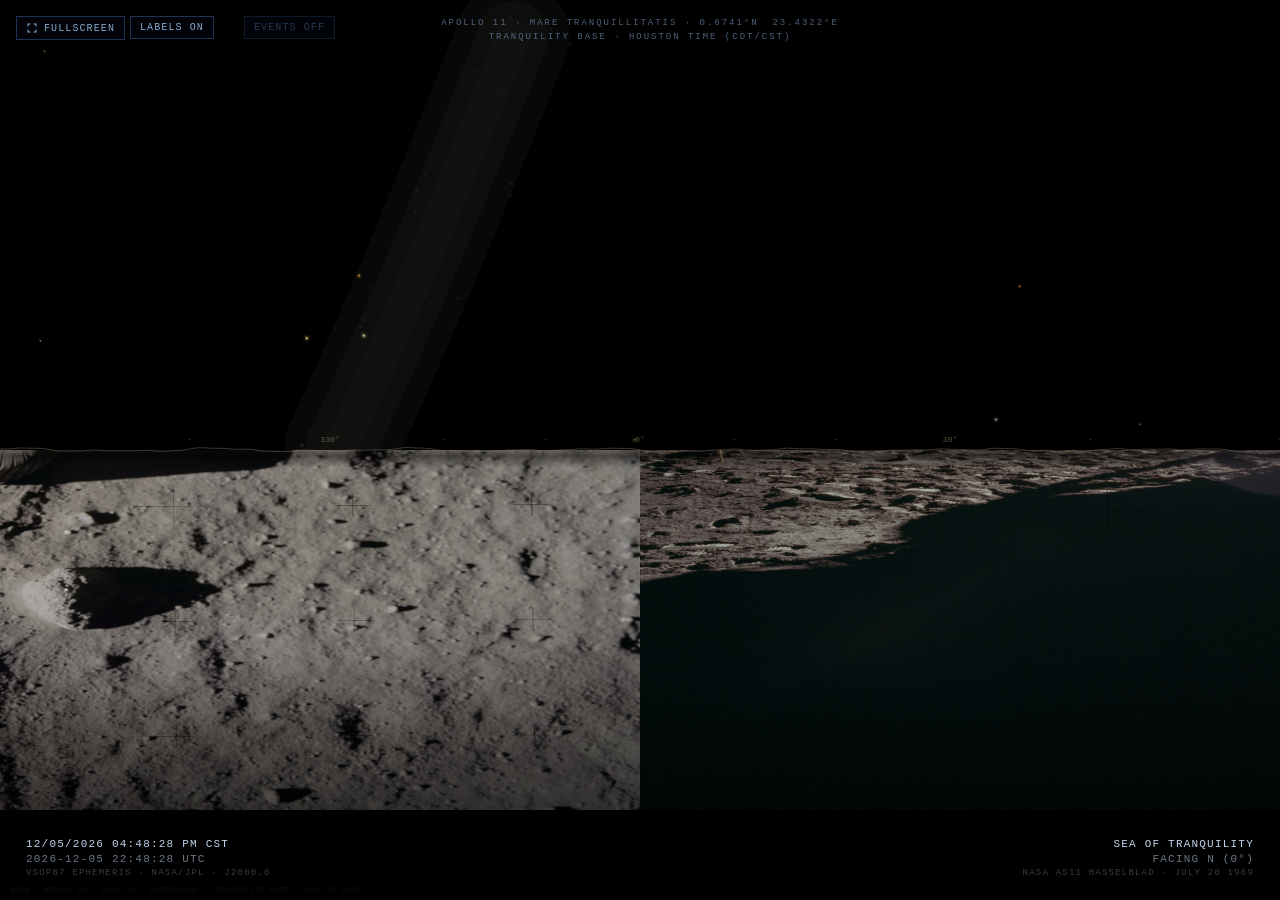
==== templates/index.html @ 574940d7 "Initial commit: Lunar Sky visualization for space.litigatech.com Flask app with cached NASA Horizons" ====
<!DOCTYPE html>
<html lang="en">
<head>
<meta charset="UTF-8">
<meta name="viewport" content="width=device-width, initial-scale=1.0">
<title>Lunar Sky &mdash; Sea of Tranquility</title>
<link rel="stylesheet" href="/static/css/style.css">
<!-- Google tag (gtag.js) -->
<script async src="https://www.googletagmanager.com/gtag/js?id=G-24QVLT0SZQ"></script>
<script>
  window.dataLayer = window.dataLayer || [];
  function gtag(){dataLayer.push(arguments);}
  gtag('js', new Date());
  gtag('config', 'G-24QVLT0SZQ');
</script>
</head>
<body>

<div id="ov">
  <div class="spin"></div>
  <div>COMPUTING LUNAR EPHEMERIS</div>
  <div style="font-size:9px;opacity:.5">VSOP87 &middot; IAU MOON &middot; J2000.0</div>
</div>

<canvas id="c"></canvas>

<button id="fsBtn" class="top-btn" onclick="toggleFS()">
  <svg viewBox="0 0 24 24"><path id="fsPath" d="M3 3h6v2H5v4H3V3zm12 0h6v6h-2V5h-4V3zM3 15h2v4h4v2H3v-6zm16 4h-4v2h6v-6h-2v4z"/></svg>
  <span id="fsLabel">FULLSCREEN</span>
</button>
<button id="lblBtn" class="top-btn" onclick="toggleLabels()">LABELS ON</button>
<button id="evtBtn" class="top-btn off" onclick="toggleEvents()">EVENTS OFF</button>

<div id="events-panel" class="hidden">
  <div class="ep-title">TRANQUILITY BASE &ensp;EVENTS</div>
  <div id="ep-sunstate">&mdash;</div>
  <div id="ep-sunrise">&mdash;</div>
  <div id="ep-sunset">&mdash;</div>
  <div class="ep-sep"></div>
  <div id="ep-earthalt">&mdash;</div>
  <div id="ep-earthphase">&mdash;</div>
  <div id="ep-earthshine">&mdash;</div>
  <div class="ep-sep"></div>
  <div class="ep-dim">EARTH NEVER RISES/SETS</div>
  <div class="ep-dim">TIDAL LOCK &middot; LIBRATION &plusmn;7&deg;</div>
</div>

<div id="mission-badge">
  APOLLO 11 &middot; MARE TRANQUILLITATIS &middot; 0.6741&deg;N &ensp;23.4322&deg;E<br>
  TRANQUILITY BASE &middot; HOUSTON TIME (CDT/CST)
</div>

<div id="hud">
  <div class="hc">
    <div class="bright" id="ht-houston">&mdash;</div>
    <div id="ht-utc">&mdash;</div>
    <div class="dim">VSOP87 EPHEMERIS &middot; NASA/JPL &middot; J2000.0</div>
  </div>
  <div class="hc r">
    <div class="bright">SEA OF TRANQUILITY</div>
    <div id="h-lun">LUNAR LOCAL SIDEREAL &mdash;</div>
    <div class="dim" id="hsrc">LIVE &middot; HORIZONS ATTEMPTED</div>
  </div>
</div>
<div id="tooltip"></div>

<script src="/static/js/constants.js"></script>
<script src="/static/js/ephemeris.js"></script>
<script src="/static/js/stars.js"></script>
<script src="/static/js/milkyway.js"></script>
<script src="/static/js/events.js"></script>
<script src="/static/js/renderer.js"></script>
<script src="/static/js/ui.js"></script>
<script src="/static/js/main.js"></script>
</body>
</html>
---- static/css/style.css ----
*{margin:0;padding:0;box-sizing:border-box}
html,body{width:100%;height:100%;background:#000;overflow:hidden}
canvas{display:block;width:100%;height:100%}

#hud{
  position:fixed;bottom:0;left:0;right:0;
  padding:16px 26px 22px;
  background:linear-gradient(0deg,rgba(0,0,0,.78) 0%,transparent 100%);
  display:flex;justify-content:space-between;align-items:flex-end;
  pointer-events:none;font-family:'Courier New',monospace;
  font-size:11px;letter-spacing:.11em;color:rgba(180,200,220,.6);z-index:10;
}
.hc{display:flex;flex-direction:column;gap:3px}
.hc.r{align-items:flex-end;text-align:right}
.bright{color:rgba(210,230,255,.92)}
.dim{color:rgba(120,150,180,.4);font-size:9px}

#tooltip{
  position:fixed;pointer-events:none;z-index:20;
  background:rgba(2,4,10,.92);border:1px solid rgba(60,100,160,.5);
  padding:8px 13px;font-family:'Courier New',monospace;font-size:11px;
  letter-spacing:.09em;color:rgba(195,215,245,.9);display:none;line-height:1.7;
}
.ttn{font-size:13px;color:rgba(210,235,255,1);margin-bottom:1px}

#ov{
  position:fixed;inset:0;z-index:50;background:#000;
  display:flex;align-items:center;justify-content:center;
  flex-direction:column;gap:14px;font-family:'Courier New',monospace;
  font-size:11px;letter-spacing:.28em;color:rgba(120,160,210,.8);
  transition:opacity 1.5s;
}
.spin{width:32px;height:32px;border:1px solid rgba(40,80,130,.4);border-top-color:rgba(100,160,220,.8);border-radius:50%;animation:sp 1.2s linear infinite}
@keyframes sp{to{transform:rotate(360deg)}}

#mission-badge{
  position:fixed;top:16px;left:50%;transform:translateX(-50%);
  font-family:'Courier New',monospace;font-size:9px;letter-spacing:.22em;
  color:rgba(140,175,220,.55);pointer-events:none;z-index:10;
  text-align:center;line-height:1.6;
}

/* ── Top buttons ─────────────────────────────────────────────────────────── */
.top-btn{
  position:fixed;top:16px;z-index:10;
  background:rgba(2,4,10,.8);border:1px solid rgba(60,100,160,.5);
  color:rgba(160,200,240,.85);font-family:'Courier New',monospace;
  font-size:10px;letter-spacing:.11em;padding:5px 9px;
  cursor:pointer;outline:none;transition:border-color .2s,color .2s;
}
.top-btn:hover{border-color:rgba(100,160,240,.7);color:rgba(200,225,255,1)}
.top-btn.off{color:rgba(80,110,150,.5);border-color:rgba(40,70,110,.35)}

#fsBtn{left:16px;display:flex;align-items:center;gap:6px}
#fsBtn svg{width:12px;height:12px;fill:currentColor}
#lblBtn{left:130px}
#evtBtn{left:244px}

/* ── Events panel ────────────────────────────────────────────────────────── */
#events-panel{
  position:fixed;right:16px;top:50%;transform:translateY(-50%);
  z-index:10;background:rgba(2,4,10,.82);
  border:1px solid rgba(60,100,160,.4);
  padding:14px 16px;font-family:'Courier New',monospace;
  font-size:10px;letter-spacing:.10em;color:rgba(170,195,230,.7);
  line-height:1.85;min-width:210px;pointer-events:none;
  transition:opacity .3s, transform .3s;
}
#events-panel.hidden{opacity:0;pointer-events:none;transform:translateY(-50%) translateX(20px)}
#events-panel .ep-title{
  color:rgba(210,230,255,.9);font-size:9px;letter-spacing:.22em;
  margin-bottom:8px;border-bottom:1px solid rgba(60,100,160,.3);
  padding-bottom:5px;
}
#events-panel .ep-val{color:rgba(230,245,255,.95)}
#events-panel .ep-soon{color:rgba(255,220,100,.9)}
#events-panel .ep-dim{color:rgba(100,130,170,.5);font-size:9px}
#events-panel .ep-sep{border-top:1px solid rgba(60,100,160,.2);margin:6px 0}
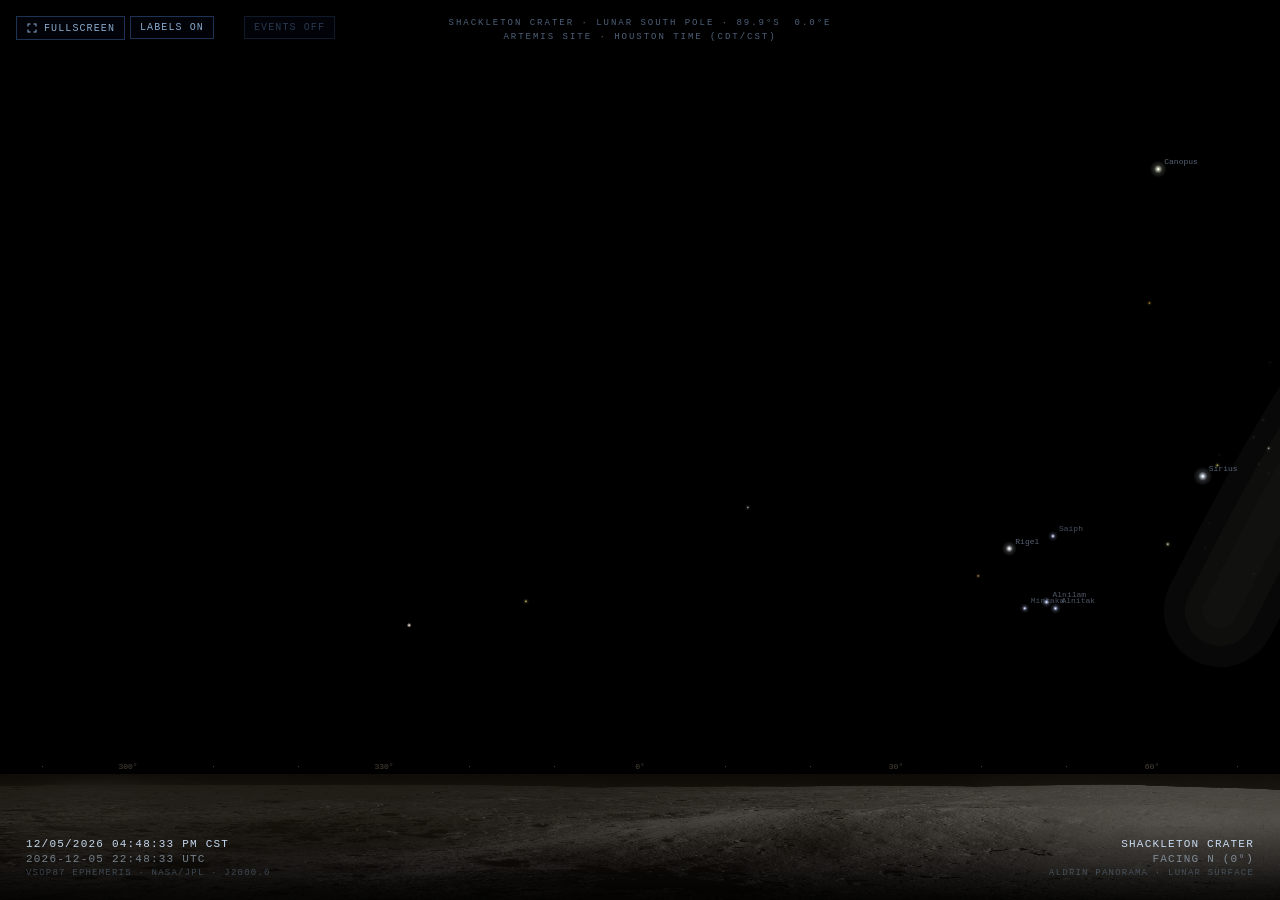
==== commit b1685503: "Move observer to Shackleton Crater (lunar south pole) Earth now sits on the horizon instead of 67° o" ====
--- a/templates/index.html
+++ b/templates/index.html
@@ -3,7 +3,7 @@
 <head>
 <meta charset="UTF-8">
 <meta name="viewport" content="width=device-width, initial-scale=1.0">
-<title>Lunar Sky &mdash; Sea of Tranquility</title>
+<title>Lunar Sky &mdash; Shackleton Crater</title>
 <link rel="stylesheet" href="/static/css/style.css">
 <!-- Google tag (gtag.js) -->
 <script async src="https://www.googletagmanager.com/gtag/js?id=G-24QVLT0SZQ"></script>
@@ -32,22 +32,22 @@
 <button id="evtBtn" class="top-btn off" onclick="toggleEvents()">EVENTS OFF</button>
 
 <div id="events-panel" class="hidden">
-  <div class="ep-title">TRANQUILITY BASE &ensp;EVENTS</div>
+  <div class="ep-title">SHACKLETON CRATER &ensp;EVENTS</div>
   <div id="ep-sunstate">&mdash;</div>
   <div id="ep-sunrise">&mdash;</div>
   <div id="ep-sunset">&mdash;</div>
   <div class="ep-sep"></div>
   <div id="ep-earthalt">&mdash;</div>
+  <div id="ep-earthevent">&mdash;</div>
   <div id="ep-earthphase">&mdash;</div>
   <div id="ep-earthshine">&mdash;</div>
   <div class="ep-sep"></div>
-  <div class="ep-dim">EARTH NEVER RISES/SETS</div>
-  <div class="ep-dim">TIDAL LOCK &middot; LIBRATION &plusmn;7&deg;</div>
+  <div class="ep-dim">LIBRATION DANCE &middot; EARTH BOBS &plusmn;7&deg;</div>
 </div>
 
 <div id="mission-badge">
-  APOLLO 11 &middot; MARE TRANQUILLITATIS &middot; 0.6741&deg;N &ensp;23.4322&deg;E<br>
-  TRANQUILITY BASE &middot; HOUSTON TIME (CDT/CST)
+  SHACKLETON CRATER &middot; LUNAR SOUTH POLE &middot; 89.9&deg;S &ensp;0.0&deg;E<br>
+  ARTEMIS SITE &middot; HOUSTON TIME (CDT/CST)
 </div>
 
 <div id="hud">
@@ -57,7 +57,7 @@
     <div class="dim">VSOP87 EPHEMERIS &middot; NASA/JPL &middot; J2000.0</div>
   </div>
   <div class="hc r">
-    <div class="bright">SEA OF TRANQUILITY</div>
+    <div class="bright">SHACKLETON CRATER</div>
     <div id="h-lun">LUNAR LOCAL SIDEREAL &mdash;</div>
     <div class="dim" id="hsrc">LIVE &middot; HORIZONS ATTEMPTED</div>
   </div>
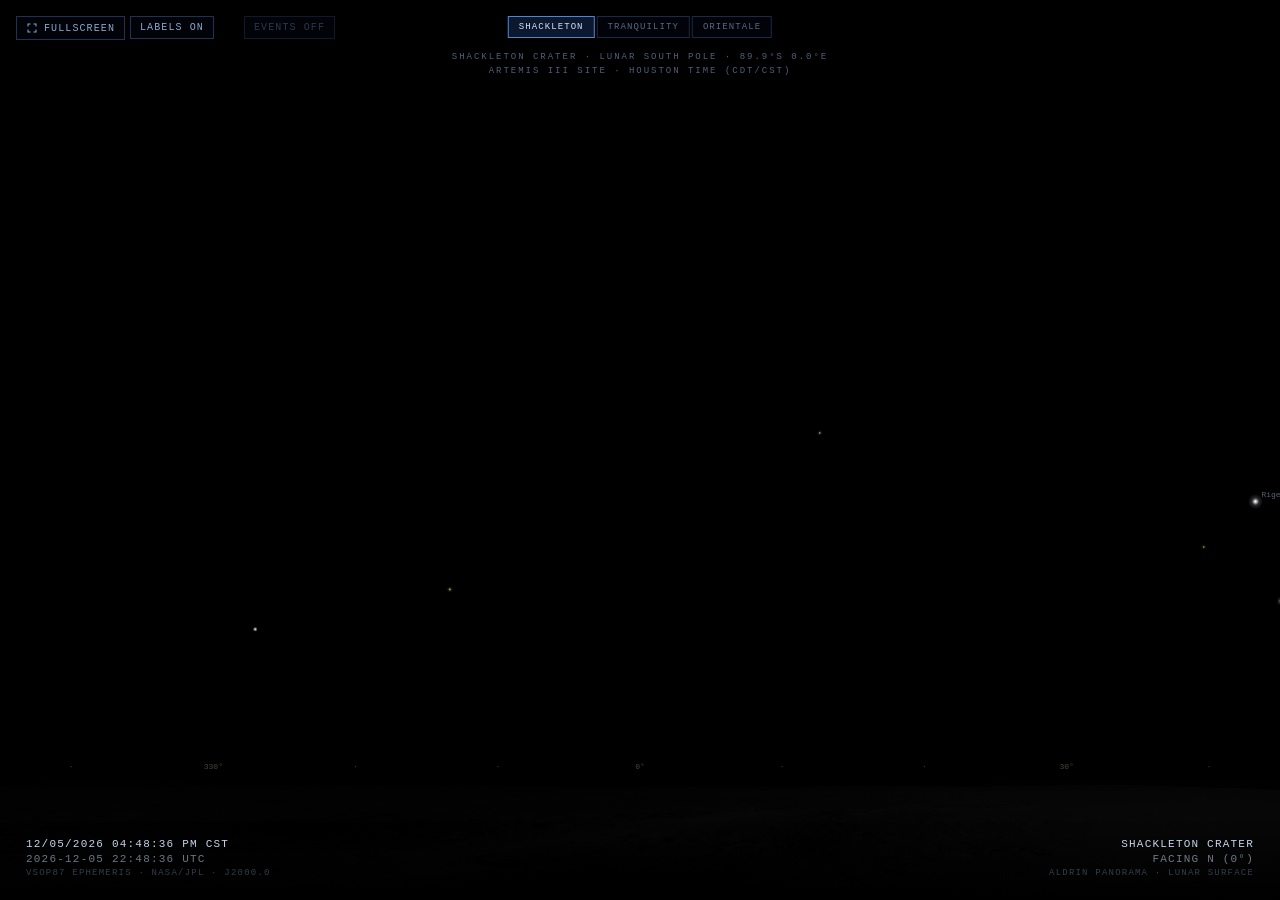
==== commit 355f0dd8: "Three location templates + rotating Earth + accuracy fixes Locations (selectable via ?loc= param + t" ====
--- a/templates/index.html
+++ b/templates/index.html
@@ -3,7 +3,7 @@
 <head>
 <meta charset="UTF-8">
 <meta name="viewport" content="width=device-width, initial-scale=1.0">
-<title>Lunar Sky &mdash; Shackleton Crater</title>
+<title>Lunar Sky</title>
 <link rel="stylesheet" href="/static/css/style.css">
 <!-- Google tag (gtag.js) -->
 <script async src="https://www.googletagmanager.com/gtag/js?id=G-24QVLT0SZQ"></script>
@@ -24,6 +24,12 @@
 
 <canvas id="c"></canvas>
 
+<div id="loc-selector">
+  <a href="?loc=shackleton" class="loc-btn" data-loc="shackleton">SHACKLETON</a>
+  <a href="?loc=tranquility" class="loc-btn" data-loc="tranquility">TRANQUILITY</a>
+  <a href="?loc=orientale" class="loc-btn" data-loc="orientale">ORIENTALE</a>
+</div>
+
 <button id="fsBtn" class="top-btn" onclick="toggleFS()">
   <svg viewBox="0 0 24 24"><path id="fsPath" d="M3 3h6v2H5v4H3V3zm12 0h6v6h-2V5h-4V3zM3 15h2v4h4v2H3v-6zm16 4h-4v2h6v-6h-2v4z"/></svg>
   <span id="fsLabel">FULLSCREEN</span>
@@ -32,7 +38,7 @@
 <button id="evtBtn" class="top-btn off" onclick="toggleEvents()">EVENTS OFF</button>
 
 <div id="events-panel" class="hidden">
-  <div class="ep-title">SHACKLETON CRATER &ensp;EVENTS</div>
+  <div class="ep-title">EVENTS</div>
   <div id="ep-sunstate">&mdash;</div>
   <div id="ep-sunrise">&mdash;</div>
   <div id="ep-sunset">&mdash;</div>
@@ -42,13 +48,10 @@
   <div id="ep-earthphase">&mdash;</div>
   <div id="ep-earthshine">&mdash;</div>
   <div class="ep-sep"></div>
-  <div class="ep-dim">LIBRATION DANCE &middot; EARTH BOBS &plusmn;7&deg;</div>
+  <div class="ep-dim" id="ep-note"></div>
 </div>
 
-<div id="mission-badge">
-  SHACKLETON CRATER &middot; LUNAR SOUTH POLE &middot; 89.9&deg;S &ensp;0.0&deg;E<br>
-  ARTEMIS SITE &middot; HOUSTON TIME (CDT/CST)
-</div>
+<div id="mission-badge"></div>
 
 <div id="hud">
   <div class="hc">
@@ -57,7 +60,7 @@
     <div class="dim">VSOP87 EPHEMERIS &middot; NASA/JPL &middot; J2000.0</div>
   </div>
   <div class="hc r">
-    <div class="bright">SHACKLETON CRATER</div>
+    <div class="bright">LUNAR SKY</div>
     <div id="h-lun">LUNAR LOCAL SIDEREAL &mdash;</div>
     <div class="dim" id="hsrc">LIVE &middot; HORIZONS ATTEMPTED</div>
   </div>
--- a/static/css/style.css
+++ b/static/css/style.css
@@ -34,10 +34,10 @@
 @keyframes sp{to{transform:rotate(360deg)}}
 
 #mission-badge{
-  position:fixed;top:16px;left:50%;transform:translateX(-50%);
+  position:fixed;top:50px;left:50%;transform:translateX(-50%);
   font-family:'Courier New',monospace;font-size:9px;letter-spacing:.22em;
   color:rgba(140,175,220,.55);pointer-events:none;z-index:10;
-  text-align:center;line-height:1.6;
+  text-align:center;line-height:1.6;white-space:nowrap;
 }
 
 /* ── Top buttons ─────────────────────────────────────────────────────────── */
@@ -55,6 +55,20 @@
 #fsBtn svg{width:12px;height:12px;fill:currentColor}
 #lblBtn{left:130px}
 #evtBtn{left:244px}
+
+/* ── Location selector ──────────────────────────────────────────────────── */
+#loc-selector{
+  position:fixed;top:16px;left:50%;transform:translateX(-50%);
+  z-index:10;display:flex;gap:2px;
+}
+.loc-btn{
+  background:rgba(2,4,10,.8);border:1px solid rgba(60,100,160,.4);
+  color:rgba(140,175,220,.6);font-family:'Courier New',monospace;
+  font-size:9px;letter-spacing:.12em;padding:5px 10px;
+  text-decoration:none;transition:all .2s;cursor:pointer;
+}
+.loc-btn:hover{border-color:rgba(100,160,240,.7);color:rgba(200,225,255,1)}
+.loc-btn.active{border-color:rgba(100,160,240,.8);color:rgba(220,240,255,.95);background:rgba(20,40,80,.6)}
 
 /* ── Events panel ────────────────────────────────────────────────────────── */
 #events-panel{
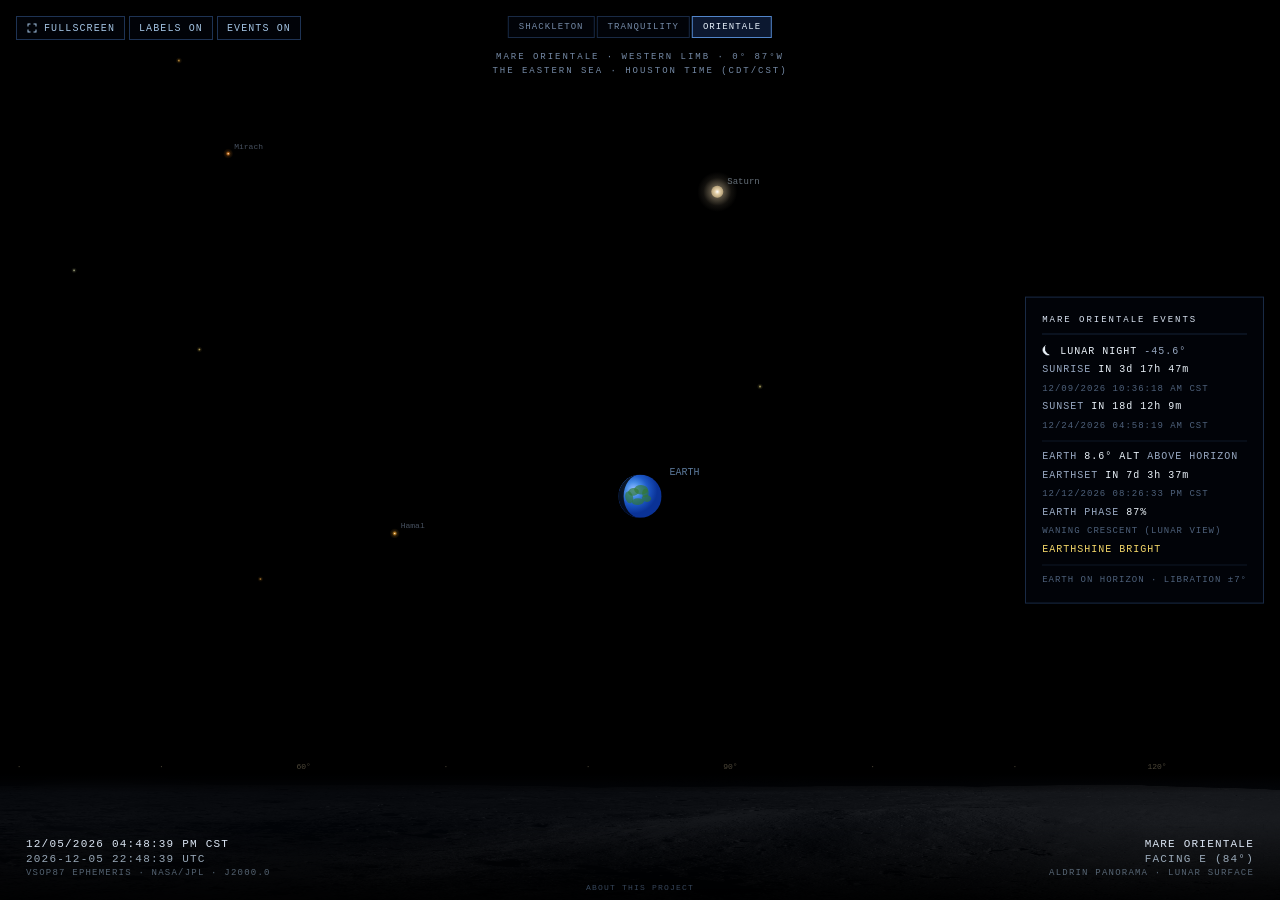
==== commit 799e524d: "Events ON by default, localStorage persistence, brighter fonts, mobile layout, Orientale default, Ab" ====
--- a/templates/index.html
+++ b/templates/index.html
@@ -30,14 +30,16 @@
   <a href="?loc=orientale" class="loc-btn" data-loc="orientale">ORIENTALE</a>
 </div>
 
-<button id="fsBtn" class="top-btn" onclick="toggleFS()">
-  <svg viewBox="0 0 24 24"><path id="fsPath" d="M3 3h6v2H5v4H3V3zm12 0h6v6h-2V5h-4V3zM3 15h2v4h4v2H3v-6zm16 4h-4v2h6v-6h-2v4z"/></svg>
-  <span id="fsLabel">FULLSCREEN</span>
-</button>
-<button id="lblBtn" class="top-btn" onclick="toggleLabels()">LABELS ON</button>
-<button id="evtBtn" class="top-btn off" onclick="toggleEvents()">EVENTS OFF</button>
+<div id="top-controls">
+  <button id="fsBtn" class="top-btn" onclick="toggleFS()">
+    <svg viewBox="0 0 24 24"><path id="fsPath" d="M3 3h6v2H5v4H3V3zm12 0h6v6h-2V5h-4V3zM3 15h2v4h4v2H3v-6zm16 4h-4v2h6v-6h-2v4z"/></svg>
+    <span id="fsLabel">FULLSCREEN</span>
+  </button>
+  <button id="lblBtn" class="top-btn" onclick="toggleLabels()">LABELS ON</button>
+  <button id="evtBtn" class="top-btn" onclick="toggleEvents()">EVENTS ON</button>
+</div>
 
-<div id="events-panel" class="hidden">
+<div id="events-panel">
   <div class="ep-title">EVENTS</div>
   <div id="ep-sunstate">&mdash;</div>
   <div id="ep-sunrise">&mdash;</div>
@@ -67,6 +69,8 @@
 </div>
 <div id="tooltip"></div>
 
+<a id="about-link" href="/about">ABOUT THIS PROJECT</a>
+
 <script src="/static/js/constants.js"></script>
 <script src="/static/js/ephemeris.js"></script>
 <script src="/static/js/stars.js"></script>
--- a/static/css/style.css
+++ b/static/css/style.css
@@ -8,26 +8,26 @@
   background:linear-gradient(0deg,rgba(0,0,0,.78) 0%,transparent 100%);
   display:flex;justify-content:space-between;align-items:flex-end;
   pointer-events:none;font-family:'Courier New',monospace;
-  font-size:11px;letter-spacing:.11em;color:rgba(180,200,220,.6);z-index:10;
+  font-size:11px;letter-spacing:.11em;color:rgba(200,220,240,.75);z-index:10;
 }
 .hc{display:flex;flex-direction:column;gap:3px}
 .hc.r{align-items:flex-end;text-align:right}
-.bright{color:rgba(210,230,255,.92)}
-.dim{color:rgba(120,150,180,.4);font-size:9px}
+.bright{color:rgba(230,240,255,.95)}
+.dim{color:rgba(150,175,200,.55);font-size:9px}
 
 #tooltip{
   position:fixed;pointer-events:none;z-index:20;
   background:rgba(2,4,10,.92);border:1px solid rgba(60,100,160,.5);
   padding:8px 13px;font-family:'Courier New',monospace;font-size:11px;
-  letter-spacing:.09em;color:rgba(195,215,245,.9);display:none;line-height:1.7;
+  letter-spacing:.09em;color:rgba(210,225,250,.95);display:none;line-height:1.7;
 }
-.ttn{font-size:13px;color:rgba(210,235,255,1);margin-bottom:1px}
+.ttn{font-size:13px;color:rgba(230,245,255,1);margin-bottom:1px}
 
 #ov{
   position:fixed;inset:0;z-index:50;background:#000;
   display:flex;align-items:center;justify-content:center;
   flex-direction:column;gap:14px;font-family:'Courier New',monospace;
-  font-size:11px;letter-spacing:.28em;color:rgba(120,160,210,.8);
+  font-size:11px;letter-spacing:.28em;color:rgba(140,180,230,.85);
   transition:opacity 1.5s;
 }
 .spin{width:32px;height:32px;border:1px solid rgba(40,80,130,.4);border-top-color:rgba(100,160,220,.8);border-radius:50%;animation:sp 1.2s linear infinite}
@@ -36,25 +36,26 @@
 #mission-badge{
   position:fixed;top:50px;left:50%;transform:translateX(-50%);
   font-family:'Courier New',monospace;font-size:9px;letter-spacing:.22em;
-  color:rgba(140,175,220,.55);pointer-events:none;z-index:10;
+  color:rgba(165,195,235,.7);pointer-events:none;z-index:10;
   text-align:center;line-height:1.6;white-space:nowrap;
 }
 
-/* ── Top buttons ─────────────────────────────────────────────────────────── */
+/* ── Top controls container ──────────────────────────────────────────────── */
+#top-controls{
+  position:fixed;top:16px;left:16px;z-index:10;
+  display:flex;gap:4px;
+}
 .top-btn{
-  position:fixed;top:16px;z-index:10;
   background:rgba(2,4,10,.8);border:1px solid rgba(60,100,160,.5);
-  color:rgba(160,200,240,.85);font-family:'Courier New',monospace;
+  color:rgba(180,215,250,.9);font-family:'Courier New',monospace;
   font-size:10px;letter-spacing:.11em;padding:5px 9px;
   cursor:pointer;outline:none;transition:border-color .2s,color .2s;
 }
-.top-btn:hover{border-color:rgba(100,160,240,.7);color:rgba(200,225,255,1)}
-.top-btn.off{color:rgba(80,110,150,.5);border-color:rgba(40,70,110,.35)}
+.top-btn:hover{border-color:rgba(100,160,240,.7);color:rgba(220,240,255,1)}
+.top-btn.off{color:rgba(100,130,170,.6);border-color:rgba(50,80,120,.4)}
 
-#fsBtn{left:16px;display:flex;align-items:center;gap:6px}
+#fsBtn{display:flex;align-items:center;gap:6px}
 #fsBtn svg{width:12px;height:12px;fill:currentColor}
-#lblBtn{left:130px}
-#evtBtn{left:244px}
 
 /* ── Location selector ──────────────────────────────────────────────────── */
 #loc-selector{
@@ -63,12 +64,21 @@
 }
 .loc-btn{
   background:rgba(2,4,10,.8);border:1px solid rgba(60,100,160,.4);
-  color:rgba(140,175,220,.6);font-family:'Courier New',monospace;
+  color:rgba(165,195,235,.7);font-family:'Courier New',monospace;
   font-size:9px;letter-spacing:.12em;padding:5px 10px;
   text-decoration:none;transition:all .2s;cursor:pointer;
 }
-.loc-btn:hover{border-color:rgba(100,160,240,.7);color:rgba(200,225,255,1)}
-.loc-btn.active{border-color:rgba(100,160,240,.8);color:rgba(220,240,255,.95);background:rgba(20,40,80,.6)}
+.loc-btn:hover{border-color:rgba(100,160,240,.7);color:rgba(220,240,255,1)}
+.loc-btn.active{border-color:rgba(100,160,240,.8);color:rgba(235,245,255,.98);background:rgba(20,40,80,.6)}
+
+/* ── About link ─────────────────────────────────────────────────────────── */
+#about-link{
+  position:fixed;bottom:8px;left:50%;transform:translateX(-50%);
+  z-index:10;font-family:'Courier New',monospace;font-size:8px;
+  letter-spacing:.15em;color:rgba(120,155,200,.45);text-decoration:none;
+  transition:color .2s;
+}
+#about-link:hover{color:rgba(180,210,250,.8)}
 
 /* ── Events panel ────────────────────────────────────────────────────────── */
 #events-panel{
@@ -76,17 +86,76 @@
   z-index:10;background:rgba(2,4,10,.82);
   border:1px solid rgba(60,100,160,.4);
   padding:14px 16px;font-family:'Courier New',monospace;
-  font-size:10px;letter-spacing:.10em;color:rgba(170,195,230,.7);
+  font-size:10px;letter-spacing:.10em;color:rgba(190,210,240,.8);
   line-height:1.85;min-width:210px;pointer-events:none;
   transition:opacity .3s, transform .3s;
 }
 #events-panel.hidden{opacity:0;pointer-events:none;transform:translateY(-50%) translateX(20px)}
 #events-panel .ep-title{
-  color:rgba(210,230,255,.9);font-size:9px;letter-spacing:.22em;
+  color:rgba(230,240,255,.95);font-size:9px;letter-spacing:.22em;
   margin-bottom:8px;border-bottom:1px solid rgba(60,100,160,.3);
   padding-bottom:5px;
 }
-#events-panel .ep-val{color:rgba(230,245,255,.95)}
-#events-panel .ep-soon{color:rgba(255,220,100,.9)}
-#events-panel .ep-dim{color:rgba(100,130,170,.5);font-size:9px}
+#events-panel .ep-val{color:rgba(240,248,255,.98)}
+#events-panel .ep-soon{color:rgba(255,225,110,.95)}
+#events-panel .ep-dim{color:rgba(130,160,200,.6);font-size:9px}
 #events-panel .ep-sep{border-top:1px solid rgba(60,100,160,.2);margin:6px 0}
+
+/* ── Mobile / small screen ───────────────────────────────────────────────── */
+@media (max-width: 700px) {
+  /* Stack control buttons vertically on left */
+  .top-btn{position:static;display:block;margin:0}
+  #fsBtn,#lblBtn,#evtBtn{left:auto}
+
+  #top-controls{
+    position:fixed;top:8px;left:8px;z-index:10;
+    display:flex;flex-direction:column;gap:4px;
+  }
+
+  /* Location selector below controls */
+  #loc-selector{
+    top:auto;bottom:80px;left:50%;
+    flex-wrap:wrap;justify-content:center;
+  }
+
+  /* Mission badge below location selector */
+  #mission-badge{top:auto;bottom:120px;font-size:8px;white-space:normal;max-width:90vw}
+
+  /* Events panel at bottom-left, smaller */
+  #events-panel{
+    right:auto;left:8px;top:auto;bottom:80px;
+    transform:none;font-size:9px;min-width:auto;max-width:55vw;
+    padding:10px 12px;
+  }
+  #events-panel.hidden{transform:translateX(-20px)}
+
+  /* HUD smaller */
+  #hud{font-size:9px;padding:10px 14px 14px}
+}
+
+/* ── About page styles ───────────────────────────────────────────────────── */
+.about-page{
+  max-width:720px;margin:0 auto;padding:40px 24px 60px;
+  font-family:'Courier New',monospace;color:rgba(200,220,240,.85);
+  line-height:1.8;font-size:13px;letter-spacing:.04em;
+}
+.about-page h1{
+  font-size:18px;color:rgba(230,245,255,.95);letter-spacing:.2em;
+  margin-bottom:8px;
+}
+.about-page h2{
+  font-size:14px;color:rgba(200,225,255,.9);letter-spacing:.15em;
+  margin:32px 0 12px;border-bottom:1px solid rgba(60,100,160,.3);
+  padding-bottom:6px;
+}
+.about-page p{margin-bottom:14px}
+.about-page a{color:rgba(130,180,255,.85);text-decoration:none}
+.about-page a:hover{color:rgba(180,210,255,1);text-decoration:underline}
+.about-page ul{margin:8px 0 14px 20px}
+.about-page li{margin-bottom:6px}
+.about-page .dim{color:rgba(130,160,200,.55);font-size:11px}
+.about-back{
+  display:inline-block;margin-bottom:24px;color:rgba(130,180,255,.8);
+  text-decoration:none;font-size:11px;letter-spacing:.12em;
+}
+.about-back:hover{color:rgba(200,225,255,1)}
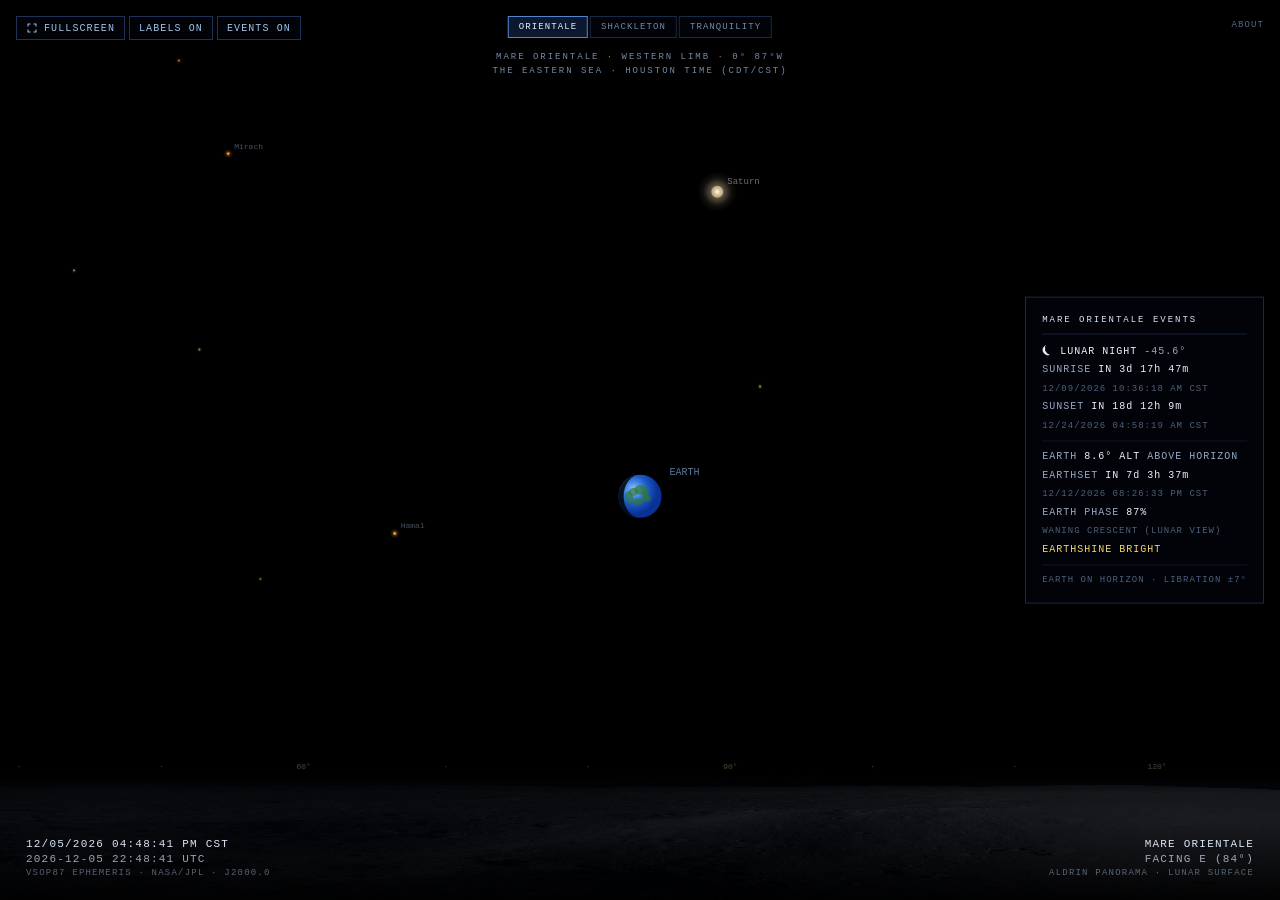
==== commit 4d9b7c3d: "Tranquility Earth near top, Orientale default/first, About upper-right, mobile hamburger - Tranquili" ====
--- a/templates/index.html
+++ b/templates/index.html
@@ -24,10 +24,11 @@
 
 <canvas id="c"></canvas>
 
+<!-- Desktop: visible normally. Mobile: hidden, replaced by hamburger -->
 <div id="loc-selector">
+  <a href="?loc=orientale" class="loc-btn" data-loc="orientale">ORIENTALE</a>
   <a href="?loc=shackleton" class="loc-btn" data-loc="shackleton">SHACKLETON</a>
   <a href="?loc=tranquility" class="loc-btn" data-loc="tranquility">TRANQUILITY</a>
-  <a href="?loc=orientale" class="loc-btn" data-loc="orientale">ORIENTALE</a>
 </div>
 
 <div id="top-controls">
@@ -37,6 +38,28 @@
   </button>
   <button id="lblBtn" class="top-btn" onclick="toggleLabels()">LABELS ON</button>
   <button id="evtBtn" class="top-btn" onclick="toggleEvents()">EVENTS ON</button>
+</div>
+
+<a id="about-link" href="/about">ABOUT</a>
+
+<!-- Mobile hamburger -->
+<button id="hamburger" onclick="document.getElementById('mobile-menu').classList.toggle('open')">
+  <svg viewBox="0 0 24 24"><path d="M3 6h18v2H3zm0 5h18v2H3zm0 5h18v2H3"/></svg>
+</button>
+<div id="mobile-menu">
+  <div class="mm-section">
+    <a href="?loc=orientale" class="mm-btn" data-loc="orientale">ORIENTALE</a>
+    <a href="?loc=shackleton" class="mm-btn" data-loc="shackleton">SHACKLETON</a>
+    <a href="?loc=tranquility" class="mm-btn" data-loc="tranquility">TRANQUILITY</a>
+  </div>
+  <div class="mm-section">
+    <button class="mm-btn" onclick="toggleFS();document.getElementById('mobile-menu').classList.remove('open')">FULLSCREEN</button>
+    <button class="mm-btn" onclick="toggleLabels();document.getElementById('mobile-menu').classList.remove('open')">LABELS</button>
+    <button class="mm-btn" onclick="toggleEvents();document.getElementById('mobile-menu').classList.remove('open')">EVENTS</button>
+  </div>
+  <div class="mm-section">
+    <a href="/about" class="mm-btn">ABOUT</a>
+  </div>
 </div>
 
 <div id="events-panel">
@@ -69,8 +92,6 @@
 </div>
 <div id="tooltip"></div>
 
-<a id="about-link" href="/about">ABOUT THIS PROJECT</a>
-
 <script src="/static/js/constants.js"></script>
 <script src="/static/js/ephemeris.js"></script>
 <script src="/static/js/stars.js"></script>
--- a/static/css/style.css
+++ b/static/css/style.css
@@ -71,14 +71,14 @@
 .loc-btn:hover{border-color:rgba(100,160,240,.7);color:rgba(220,240,255,1)}
 .loc-btn.active{border-color:rgba(100,160,240,.8);color:rgba(235,245,255,.98);background:rgba(20,40,80,.6)}
 
-/* ── About link ─────────────────────────────────────────────────────────── */
+/* ── About link (upper right, desktop) ───────────────────────────────────── */
 #about-link{
-  position:fixed;bottom:8px;left:50%;transform:translateX(-50%);
-  z-index:10;font-family:'Courier New',monospace;font-size:8px;
-  letter-spacing:.15em;color:rgba(120,155,200,.45);text-decoration:none;
+  position:fixed;top:20px;right:16px;
+  z-index:10;font-family:'Courier New',monospace;font-size:9px;
+  letter-spacing:.12em;color:rgba(140,175,220,.6);text-decoration:none;
   transition:color .2s;
 }
-#about-link:hover{color:rgba(180,210,250,.8)}
+#about-link:hover{color:rgba(200,225,255,.9)}
 
 /* ── Events panel ────────────────────────────────────────────────────────── */
 #events-panel{
@@ -101,36 +101,59 @@
 #events-panel .ep-dim{color:rgba(130,160,200,.6);font-size:9px}
 #events-panel .ep-sep{border-top:1px solid rgba(60,100,160,.2);margin:6px 0}
 
+/* ── Hamburger button (mobile only) ──────────────────────────────────────── */
+#hamburger{
+  display:none;position:fixed;top:12px;right:12px;z-index:30;
+  background:rgba(2,4,10,.85);border:1px solid rgba(60,100,160,.5);
+  color:rgba(180,215,250,.9);cursor:pointer;padding:8px;
+  width:40px;height:40px;
+}
+#hamburger svg{width:24px;height:24px;fill:currentColor}
+
+/* ── Mobile menu (hidden by default) ─────────────────────────────────────── */
+#mobile-menu{
+  display:none;position:fixed;top:0;right:0;z-index:25;
+  background:rgba(2,4,10,.95);border-left:1px solid rgba(60,100,160,.3);
+  padding:60px 20px 30px;min-width:180px;
+  font-family:'Courier New',monospace;
+  transform:translateX(100%);transition:transform .25s ease;
+}
+#mobile-menu.open{transform:translateX(0)}
+.mm-section{display:flex;flex-direction:column;gap:6px;margin-bottom:16px}
+.mm-btn{
+  display:block;background:none;border:1px solid rgba(60,100,160,.35);
+  color:rgba(180,215,250,.85);font-family:'Courier New',monospace;
+  font-size:10px;letter-spacing:.12em;padding:8px 14px;
+  text-decoration:none;text-align:left;cursor:pointer;
+  transition:all .2s;
+}
+.mm-btn:hover{border-color:rgba(100,160,240,.7);color:rgba(220,240,255,1)}
+.mm-btn.active{border-color:rgba(100,160,240,.8);color:rgba(235,245,255,.98);background:rgba(20,40,80,.5)}
+
 /* ── Mobile / small screen ───────────────────────────────────────────────── */
 @media (max-width: 700px) {
-  /* Stack control buttons vertically on left */
-  .top-btn{position:static;display:block;margin:0}
-  #fsBtn,#lblBtn,#evtBtn{left:auto}
+  /* Hide desktop controls, show hamburger */
+  #top-controls,#loc-selector,#about-link{display:none !important}
+  #hamburger{display:block}
+  #mobile-menu{display:block}
 
-  #top-controls{
-    position:fixed;top:8px;left:8px;z-index:10;
-    display:flex;flex-direction:column;gap:4px;
+  /* Mission badge: smaller, no nowrap */
+  #mission-badge{top:14px;font-size:7px;white-space:normal;max-width:70vw;left:12px;transform:none}
+
+  /* Events panel: bottom of screen, full width, compact */
+  #events-panel{
+    right:0;left:0;top:auto;bottom:0;
+    transform:none;font-size:9px;min-width:auto;
+    padding:10px 14px;border:none;border-top:1px solid rgba(60,100,160,.3);
+    max-height:35vh;overflow-y:auto;
   }
+  #events-panel.hidden{opacity:0;pointer-events:none;transform:translateY(100%)}
 
-  /* Location selector below controls */
-  #loc-selector{
-    top:auto;bottom:80px;left:50%;
-    flex-wrap:wrap;justify-content:center;
-  }
+  /* HUD above events panel */
+  #hud{font-size:9px;padding:8px 12px 10px;bottom:0}
 
-  /* Mission badge below location selector */
-  #mission-badge{top:auto;bottom:120px;font-size:8px;white-space:normal;max-width:90vw}
-
-  /* Events panel at bottom-left, smaller */
-  #events-panel{
-    right:auto;left:8px;top:auto;bottom:80px;
-    transform:none;font-size:9px;min-width:auto;max-width:55vw;
-    padding:10px 12px;
-  }
-  #events-panel.hidden{transform:translateX(-20px)}
-
-  /* HUD smaller */
-  #hud{font-size:9px;padding:10px 14px 14px}
+  /* Tooltip: smaller on mobile */
+  #tooltip{font-size:9px;max-width:60vw}
 }
 
 /* ── About page styles ───────────────────────────────────────────────────── */
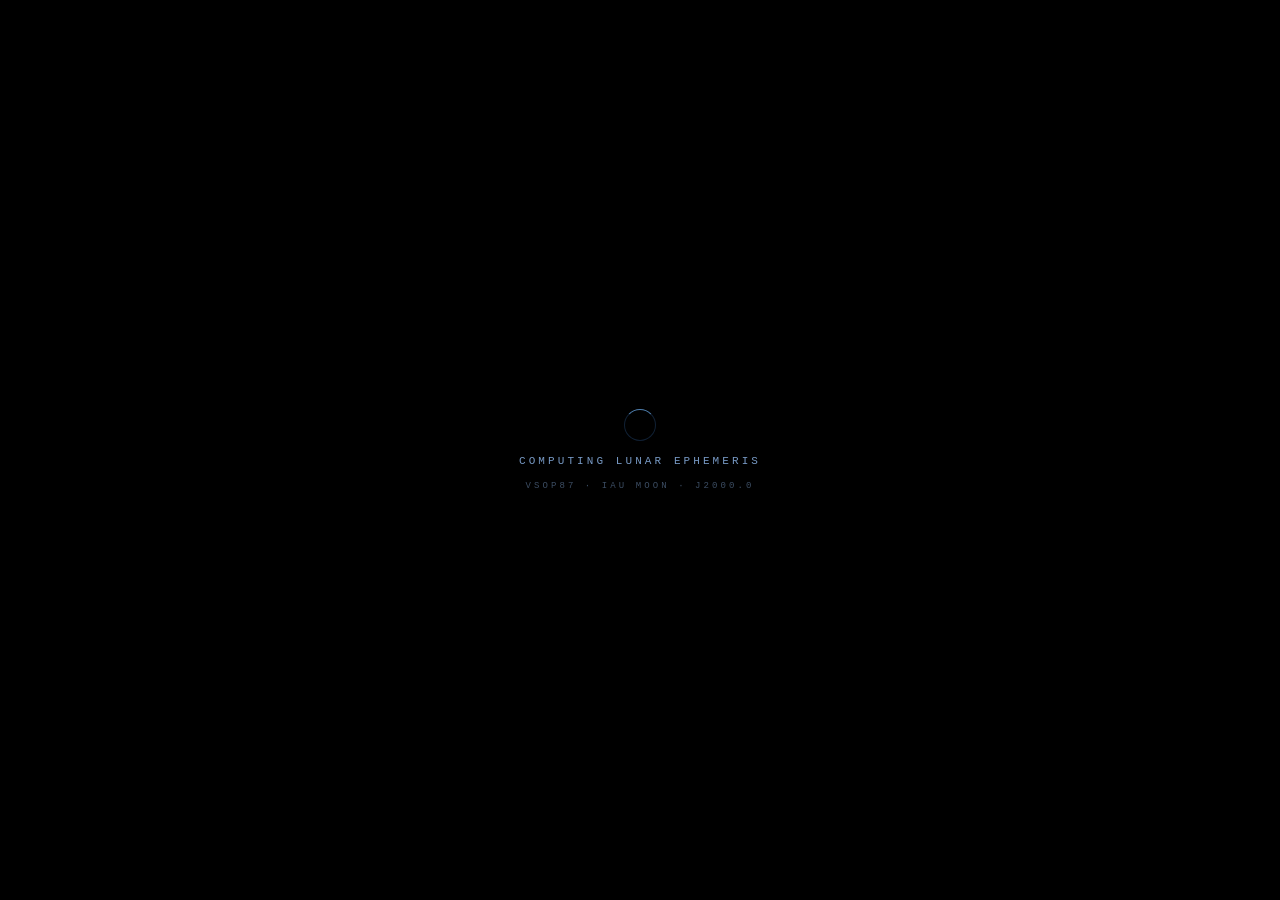
==== commit ad19db99: "Fix MW hang: offscreen canvas cache, Artemis favicon - Pre-render Milky Way to offscreen canvas, bli" ====
--- a/templates/index.html
+++ b/templates/index.html
@@ -4,6 +4,7 @@
 <meta charset="UTF-8">
 <meta name="viewport" content="width=device-width, initial-scale=1.0">
 <title>Lunar Sky</title>
+<link rel="icon" type="image/png" href="/static/favicon.png">
 <link rel="stylesheet" href="/static/css/style.css">
 <!-- Google tag (gtag.js) -->
 <script async src="https://www.googletagmanager.com/gtag/js?id=G-24QVLT0SZQ"></script>
--- a/static/css/style.css
+++ b/static/css/style.css
@@ -140,14 +140,14 @@
   /* Mission badge: smaller, no nowrap */
   #mission-badge{top:14px;font-size:7px;white-space:normal;max-width:70vw;left:12px;transform:none}
 
-  /* Events panel: bottom of screen, full width, compact */
+  /* Events panel: top of screen, full width, compact */
   #events-panel{
-    right:0;left:0;top:auto;bottom:0;
+    right:0;left:0;top:50px;bottom:auto;
     transform:none;font-size:9px;min-width:auto;
-    padding:10px 14px;border:none;border-top:1px solid rgba(60,100,160,.3);
+    padding:10px 14px;border:none;border-bottom:1px solid rgba(60,100,160,.3);
     max-height:35vh;overflow-y:auto;
   }
-  #events-panel.hidden{opacity:0;pointer-events:none;transform:translateY(100%)}
+  #events-panel.hidden{opacity:0;pointer-events:none;transform:translateY(-100%)}
 
   /* HUD above events panel */
   #hud{font-size:9px;padding:8px 12px 10px;bottom:0}
